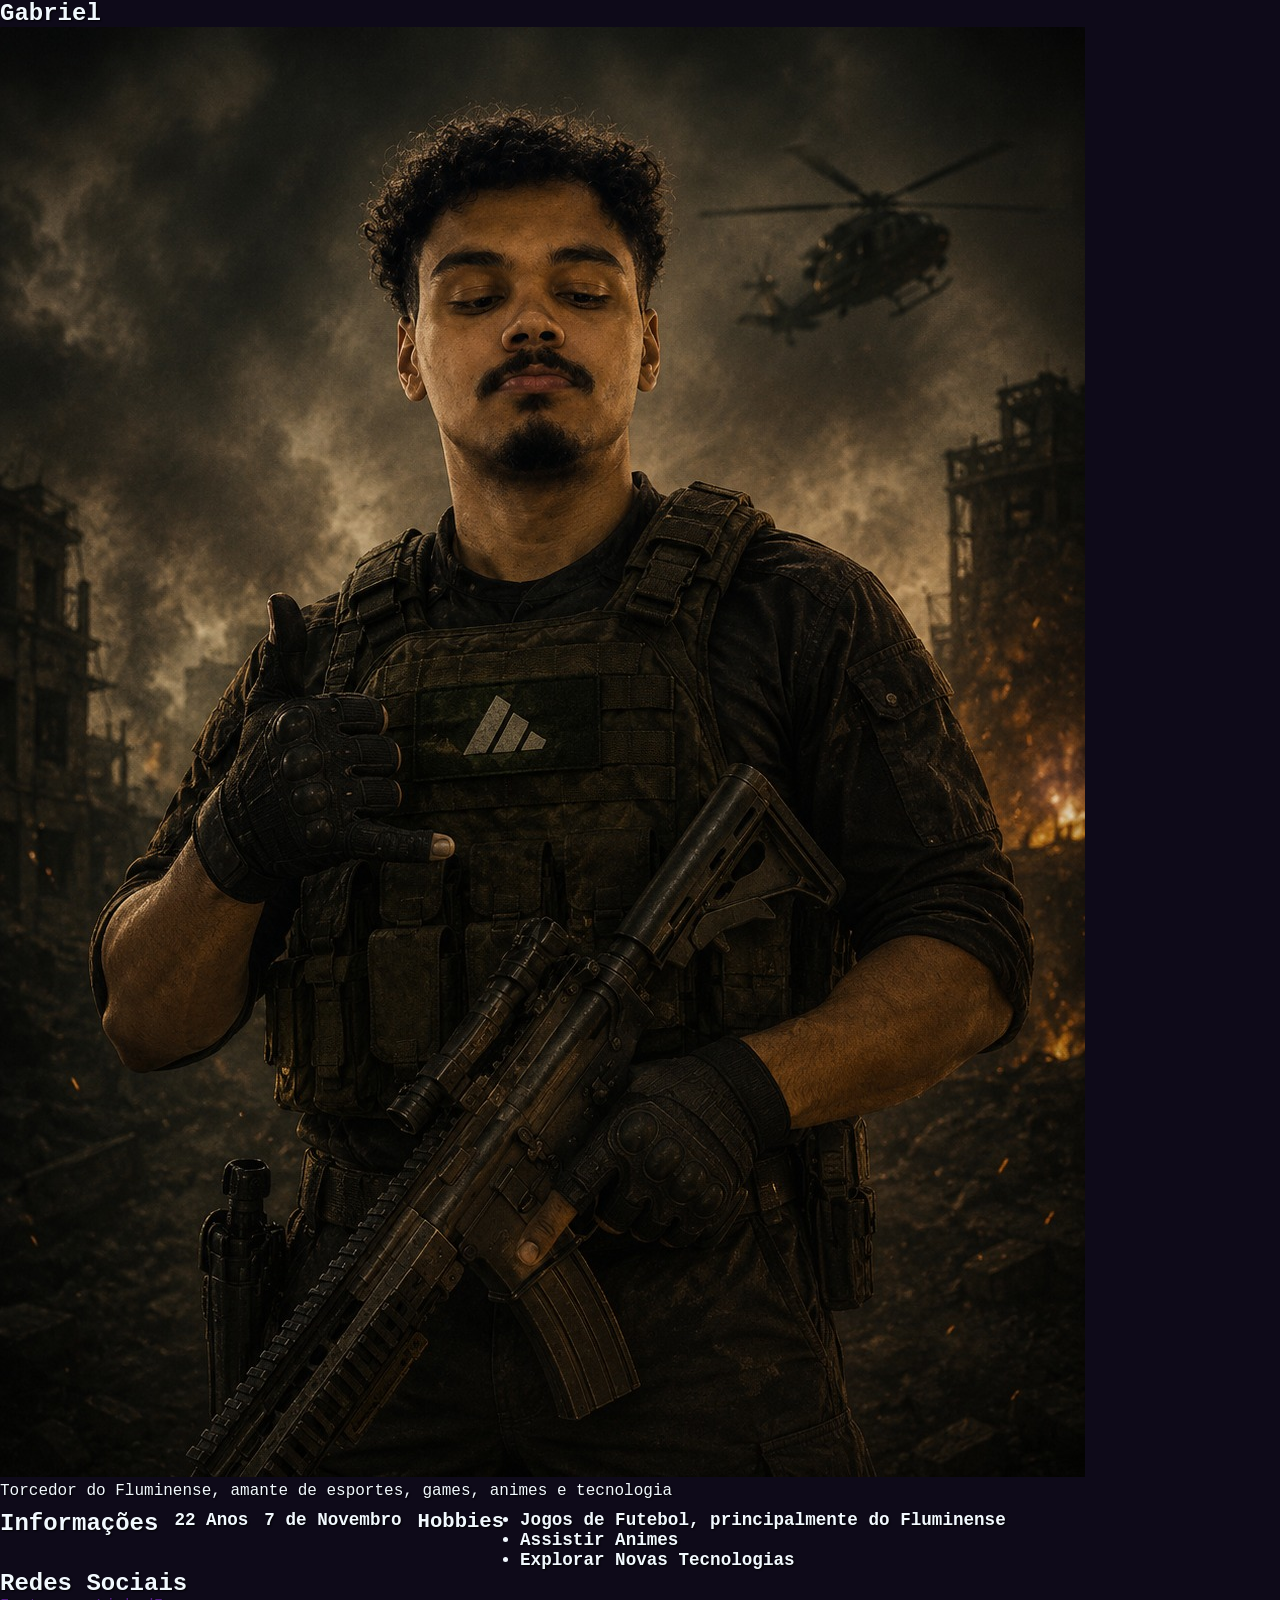
==== gabriel.html @ cffa4ea6 "feat: página individual do Gabriel" ====
<!DOCTYPE html>
<html lang="pt-BR">
<head>
    <meta charset='utf-8'>
    <meta name='viewport' content='width=device-width, initial-scale=1'>
    <title>Gabriel — K.O.zeiros Cast</title>
    <link rel='stylesheet' href='./src/styles.css'>
</head>
<body>
    <section class="perfil">
        <h1>Gabriel</h1>
        <img src="./src/images/image1.png" alt="Foto de Gabriel">
        <p>Torcedor do Fluminense, amante de esportes, games, animes e tecnologia</p>
        </section>

        <section class="info">
            <h2>Informações</h2>
            <p>22 Anos</p>
            <p>7 de Novembro</p>
            <h3>Hobbies</h3>
            <ul>
                <li>Jogos de Futebol, principalmente do Fluminense</li>
                <li>Assistir Animes</li>
                <li>Explorar Novas Tecnologias</li>
            </ul>
        </section>
 
        <section class="redes">
            <h2>Redes Sociais</h2>
            <a href="" target="_blank">Instagram</a>
            <a href="" target="_blank">LinkedIn</a>
        </section>

        <section class="presente">
            <!-- episodios onde esta presente -->
        </section>
</body>
</html>
---- src/styles.css ----
/* =============================================
   VARIÁVEIS E RESET GLOBAL
   ============================================= */

:root {
    --bg-geral: #0e0a19;
    --bg-component: #240439;
    --color-text-destaque: #f2f9ff;
    --color-text-descricao: lightgray;
    --color-accent: #0f8f72;
    --spacing-sm: 16px;
    --spacing-md: 20px;
    --spacing-lg: 32px;
    --border-radius: 16px;
    --transition-duration: 0.5s;
}

* {
    padding: 0;
    margin: 0;
    box-sizing: border-box;
}

html {
    scroll-behavior: smooth;
}

body {
    background-color: var(--bg-geral);
    color: var(--color-text-destaque);
    font-family: 'Passero One', monospace;
    text-shadow: 1px 1px 2px #000;
}

h2 {
    font-size: 1.5rem;
}

.container-geral {
    display: flex;
    flex-direction: column;
    gap: var(--spacing-md);
    padding: 0 var(--spacing-sm);
}

.no-break {
    white-space: nowrap;
    overflow-wrap: normal;
    word-break: keep-all;
}

/* =============================================
   HEADER E NAVEGAÇÃO
   ============================================= */

header {
    display: flex;
    justify-content: space-between;
    align-items: center;
    padding: var(--spacing-sm);
    position: sticky;
    top: 0;
    background-color: var(--bg-component);
    z-index: 1000;
    border-bottom: 1px solid #1f1a3f;
}

.header h1 {
    font-size: 1.7rem;
}

.info {
    margin-top: 10px;
    display: flex;
    gap: var(--spacing-sm);
    font-size: 1.1rem;
    font-weight: bold;
}

.info a {
    color: var(--color-text-destaque);
    text-decoration: none;
    display: flex;
    padding: 8px 12px;
    border-radius: var(--border-radius);
}

.info a:hover {
    color: var(--color-accent);
    cursor: pointer;
    transition: var(--transition-duration);
    background-color: color-mix(in srgb, var(--color-accent) 30%, transparent);
}

/* =============================================
   VÍDEO PRINCIPAL
   ============================================= */

.video-principal {
    text-align: center;
    margin: var(--spacing-md);
    padding: var(--spacing-md);
    border: none;
    border-radius: var(--border-radius);
    background-color: var(--bg-component);
    padding-bottom: var(--spacing-lg);
}

iframe {
    width: 100%;
    aspect-ratio: 16/9;
    border-radius: var(--border-radius);
}

.play {
    max-width: 550px;
    margin: 0 auto;
    width: 100%;
}


/* =============================================
   SEÇÃO EPISÓDIOS
   ============================================= */

.episodios {
    text-align: center;
    border-top: 1px solid var(--bg-component);
    padding-top: var(--spacing-md);
}

.container {
    display: flex;
    gap: var(--spacing-sm);
    max-width: 1200px;
    margin: 0 auto;
    flex-wrap: wrap;
}

#Card-episodios {
    flex-wrap: wrap;
    flex-direction: column;
    gap: var(--spacing-md);
    padding: var(--spacing-md) var(--spacing-lg);
    max-width: 85%;
    margin: 0 auto;
}

.card-ep {
    display: flex;
    gap: var(--spacing-sm);
    padding: var(--spacing-md) var(--spacing-lg);
    border-radius: var(--border-radius);
    background-color: var(--bg-component);
    border: none;
    flex-direction: column;
    transition: background-color var(--transition-duration);
}

.card-ep h3 {
    font-size: 1rem;
    font-weight: bold;
    color: var(--color-text-destaque);
}

.card-ep .descricao-expandida {
    font-size: 1.0rem;
    color: var(--color-text-descricao);
    max-height: 0;
    overflow: hidden;
    transition: max-height var(--transition-duration)
}

.card-ep span {
    font-size: 0.8rem;
    margin-top: 4px;
    color: var(--color-text-descricao);
}

.card-ep:hover {
    background-color: var(--color-accent);
    cursor: pointer;
}



/* =============================================
   SEÇÃO INTEGRANTES
   ============================================= */

.integrantes {
    margin: var(--spacing-md);
    padding: var(--spacing-sm);
    border-radius: var(--border-radius);
    gap: var(--spacing-sm);
    text-align: center;
    background-color: var(--bg-component);
}

.container-integrantes {
    flex-wrap: wrap;
    justify-content: center;
    padding: var(--spacing-sm);
    display: flex;
}

.card-integrantes {
    padding: var(--spacing-lg) var(--spacing-md);
    border-radius: var(--border-radius);
    background-color: var(--bg-geral);
    border: none;
    flex-direction: column;
    text-align: center;
    transition: background-color var(--transition-duration);
    min-height: 200px;
    display: flex;
    align-items: center;
    justify-content: center;
    flex: 1;
}

.card-integrantes h3 {
    font-size: 1rem;
    font-weight: bold;
}

.card-integrantes:hover {
    background-color: var(--color-accent);
    cursor: pointer;
}

.card-integrantes img {
    width: 100px;
    height: 100px;
    object-fit: cover;
    border-radius: 50%;
    object-position: top center;
}

.integrantes .integrante-expandido {
    font-size: 1.0rem;
    color: var(--color-text-descricao);
    max-height: 0;
    overflow: hidden;
    transition: max-height var(--transition-duration)
}

.card-integrantes p {
    margin-top: var(--spacing-sm);
    color: var(--color-text-descricao);
}

/* =============================================
   FOOTER
   ============================================= */

footer {
    text-align: center;
    padding: var(--spacing-sm) var(--spacing-md);
    background-color: var(--bg-component);
}

/* =============================================
   RESPONSIVIDADE (TELAS MENORES)
   ============================================= */

@media (max-width: 600px) {
    .card-integrantes {
        min-height: auto;
        flex: none;
        width: 100%;
    }

    header {
        flex-direction: column;
    }

    h2 {
        font-size: 1.2rem;
    }

    h3 {
        font-size: 0.9rem;
    }

    .header h1 {
        font-size: 1.3rem;
    }
}
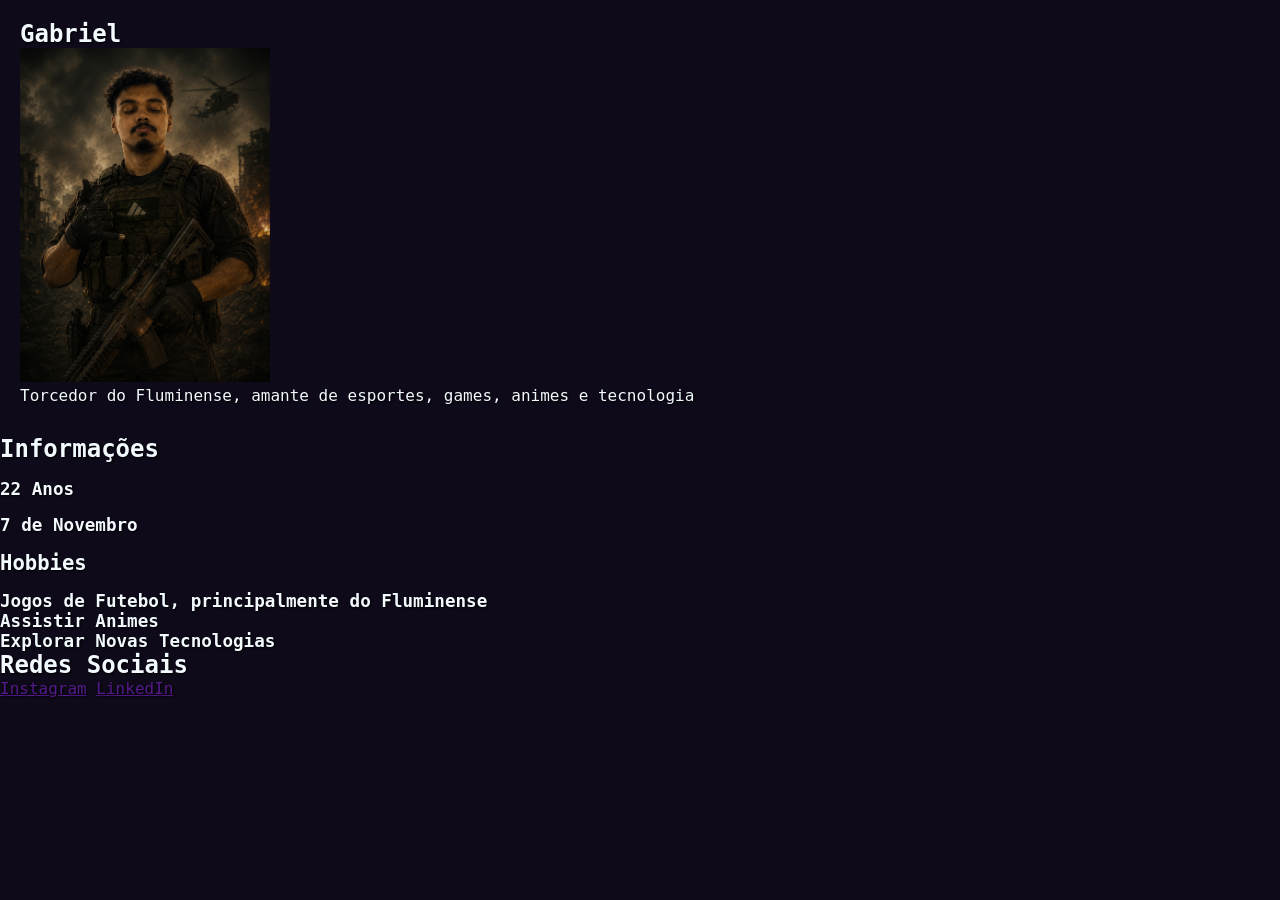
==== commit 7f9014dc: "feat: estilização da página do Gabriel" ====
--- a/gabriel.html
+++ b/gabriel.html
@@ -34,5 +34,7 @@
         <section class="presente">
             <!-- episodios onde esta presente -->
         </section>
-</body>
+
+
+        
 </html>
--- a/src/styles.css
+++ b/src/styles.css
@@ -250,6 +250,20 @@
     color: var(--color-text-descricao);
 }
 
+.perfil{
+    padding: var(--spacing-md);
+}
+
+.perfil img{
+    object-fit: cover;
+    width: 250px;
+}
+
+.info{
+    display: flex;
+    flex-direction: column;
+    gap: var(--spacing-sm);
+}
 /* =============================================
    FOOTER
    ============================================= */
